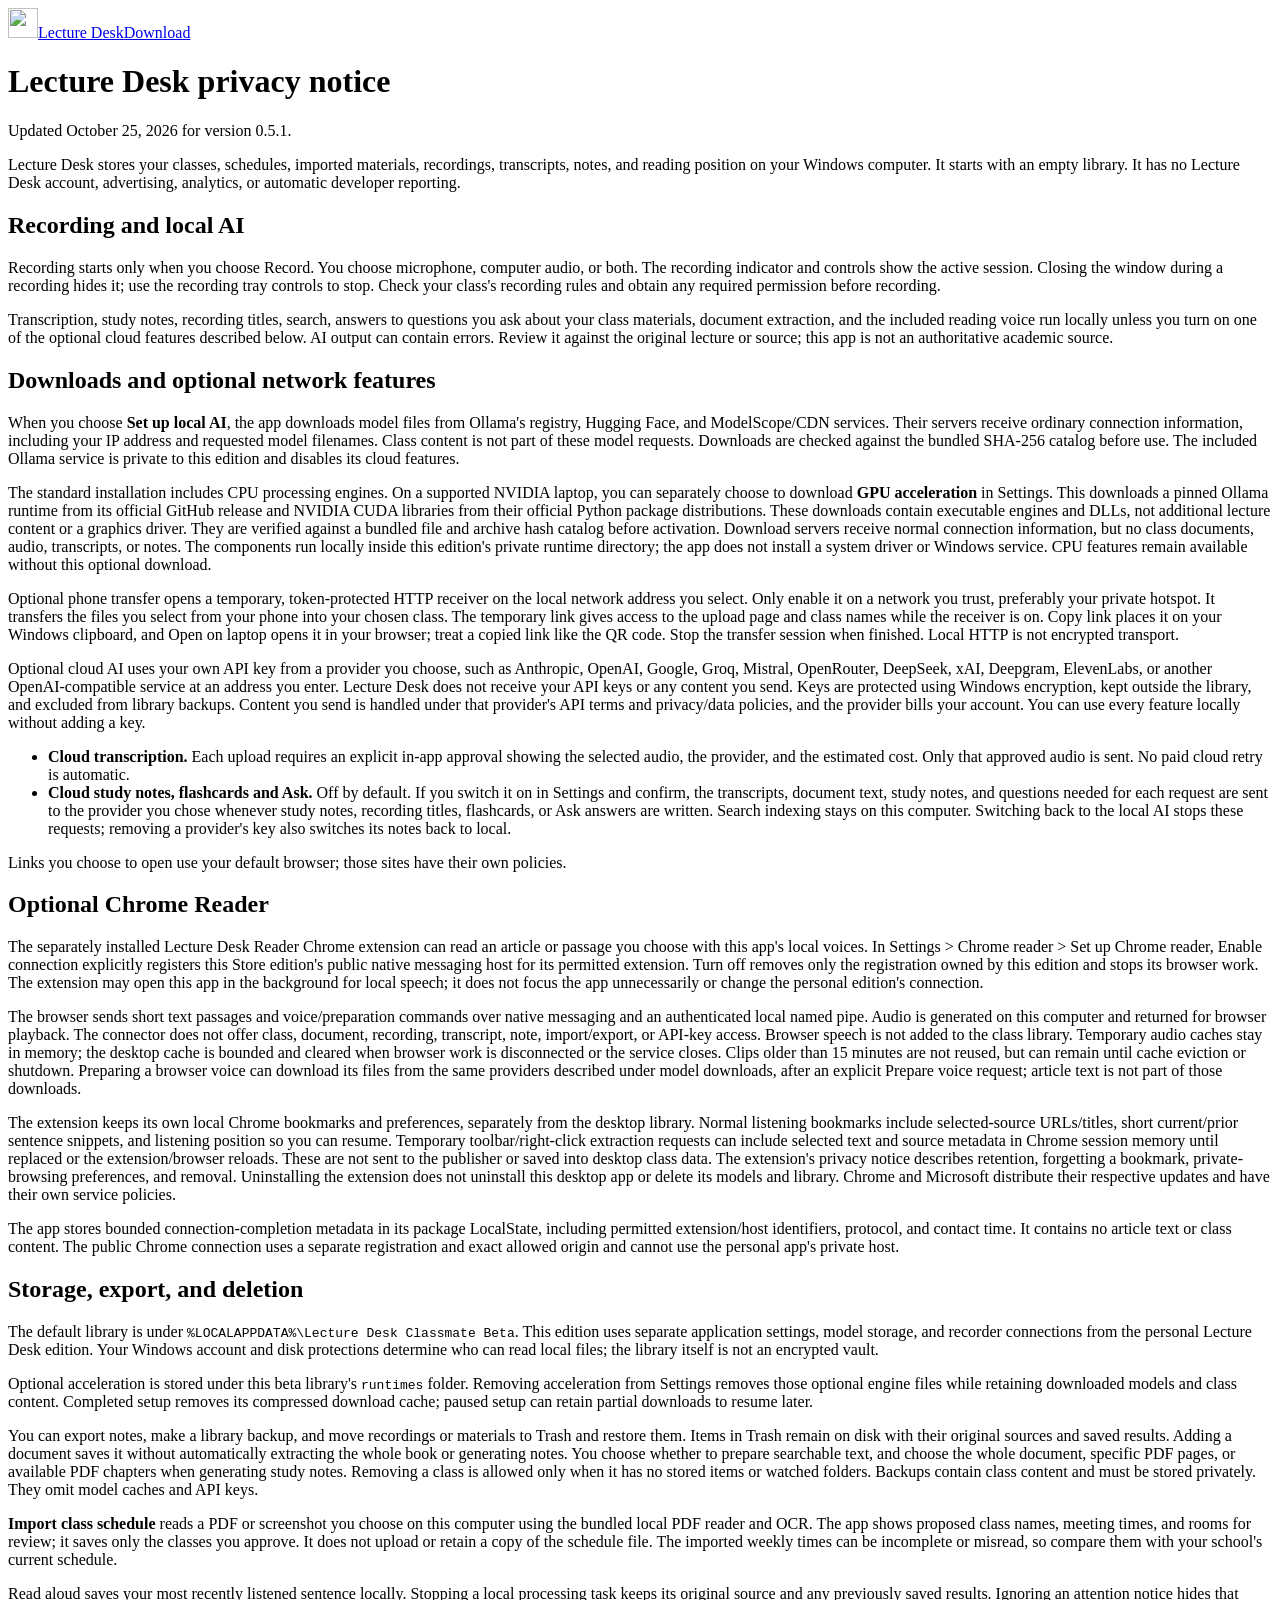
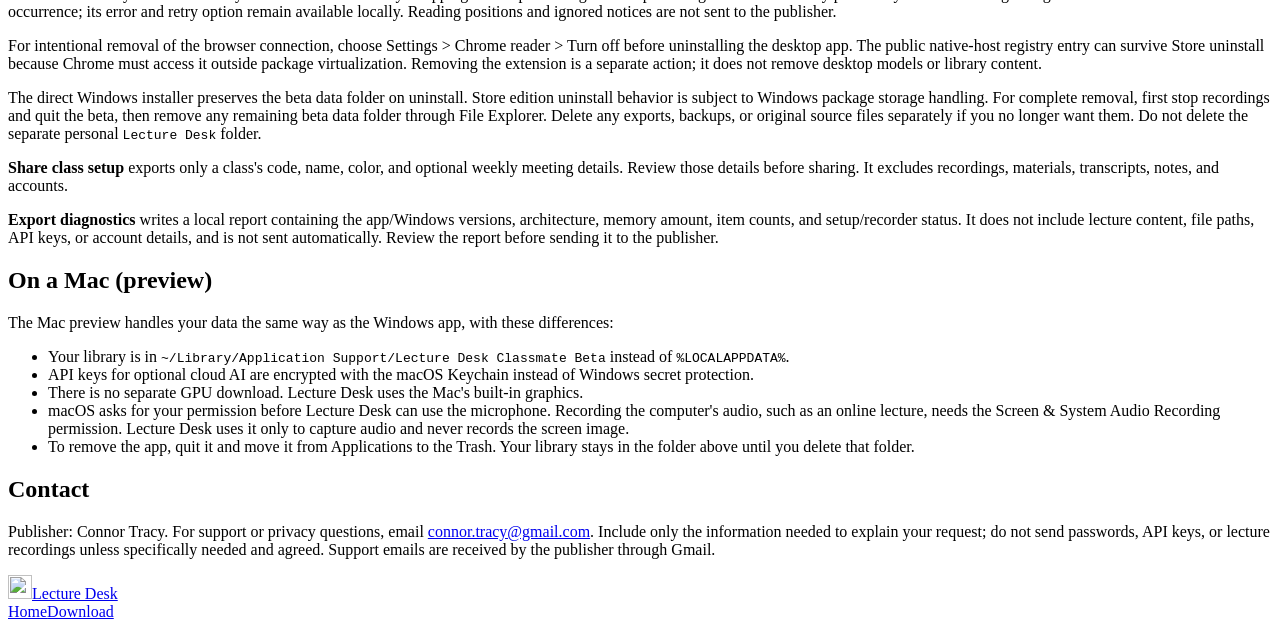
==== privacy.html @ bc28450b "Move to lecturedesk.github.io The site and its releases now live in the lecturedesk organization, so" ====
<!doctype html>
<html lang="en">
<head>
<meta charset="utf-8">
<meta name="viewport" content="width=device-width,initial-scale=1">
<title>Privacy · Lecture Desk</title>
<meta name="description" content="How Lecture Desk handles your recordings, notes and data.">
<link rel="icon" href="favicon.ico" sizes="any">
<link rel="preconnect" href="https://fonts.googleapis.com">
<link rel="preconnect" href="https://fonts.gstatic.com" crossorigin>
<link href="https://fonts.googleapis.com/css2?family=Geist:wght@400;500;600&family=Geist+Mono:wght@400;500&family=Newsreader:ital,opsz,wght@0,6..72,400;0,6..72,500;1,6..72,400&display=swap" rel="stylesheet">
<link rel="stylesheet" href="styles.css?v=org1">
</head>
<body class="doc">
<header class="nav scrolled"><div class="wrap nav-inner"><a class="brand" href="index.html"><picture><source srcset="img/icon-light-512.png" media="(prefers-color-scheme: dark)"><img src="img/icon-512.png" alt="" width="30" height="30"></picture>Lecture Desk</a><a class="btn btn-sm btn-ink" href="index.html#download">Download</a></div></header>
<main class="wrap prose">
<h1>Lecture Desk privacy notice</h1>
<p class="updated">Updated October 25, 2026 for version 0.5.1.</p>
<p>Lecture Desk stores your classes, schedules, imported materials, recordings, transcripts, notes, and reading position on your Windows computer. It starts with an empty library. It has no Lecture Desk account, advertising, analytics, or automatic developer reporting.</p>
<h2>Recording and local AI</h2>
<p>Recording starts only when you choose Record. You choose microphone, computer audio, or both. The recording indicator and controls show the active session. Closing the window during a recording hides it; use the recording tray controls to stop. Check your class's recording rules and obtain any required permission before recording.</p>
<p>Transcription, study notes, recording titles, search, answers to questions you ask about your class materials, document extraction, and the included reading voice run locally unless you turn on one of the optional cloud features described below. AI output can contain errors. Review it against the original lecture or source; this app is not an authoritative academic source.</p>
<h2>Downloads and optional network features</h2>
<p>When you choose <strong>Set up local AI</strong>, the app downloads model files from Ollama's registry, Hugging Face, and ModelScope/CDN services. Their servers receive ordinary connection information, including your IP address and requested model filenames. Class content is not part of these model requests. Downloads are checked against the bundled SHA-256 catalog before use. The included Ollama service is private to this edition and disables its cloud features.</p>
<p>The standard installation includes CPU processing engines. On a supported NVIDIA laptop, you can separately choose to download <strong>GPU acceleration</strong> in Settings. This downloads a pinned Ollama runtime from its official GitHub release and NVIDIA CUDA libraries from their official Python package distributions. These downloads contain executable engines and DLLs, not additional lecture content or a graphics driver. They are verified against a bundled file and archive hash catalog before activation. Download servers receive normal connection information, but no class documents, audio, transcripts, or notes. The components run locally inside this edition's private runtime directory; the app does not install a system driver or Windows service. CPU features remain available without this optional download.</p>
<p>Optional phone transfer opens a temporary, token-protected HTTP receiver on the local network address you select. Only enable it on a network you trust, preferably your private hotspot. It transfers the files you select from your phone into your chosen class. The temporary link gives access to the upload page and class names while the receiver is on. Copy link places it on your Windows clipboard, and Open on laptop opens it in your browser; treat a copied link like the QR code. Stop the transfer session when finished. Local HTTP is not encrypted transport.</p>
<p>Optional cloud AI uses your own API key from a provider you choose, such as Anthropic, OpenAI, Google, Groq, Mistral, OpenRouter, DeepSeek, xAI, Deepgram, ElevenLabs, or another OpenAI-compatible service at an address you enter. Lecture Desk does not receive your API keys or any content you send. Keys are protected using Windows encryption, kept outside the library, and excluded from library backups. Content you send is handled under that provider's API terms and privacy/data policies, and the provider bills your account. You can use every feature locally without adding a key.</p>
<ul><li><strong>Cloud transcription.</strong> Each upload requires an explicit in-app approval showing the selected audio, the provider, and the estimated cost. Only that approved audio is sent. No paid cloud retry is automatic.</li><li><strong>Cloud study notes, flashcards and Ask.</strong> Off by default. If you switch it on in Settings and confirm, the transcripts, document text, study notes, and questions needed for each request are sent to the provider you chose whenever study notes, recording titles, flashcards, or Ask answers are written. Search indexing stays on this computer. Switching back to the local AI stops these requests; removing a provider's key also switches its notes back to local.</li></ul>
<p>Links you choose to open use your default browser; those sites have their own policies.</p>
<h2>Optional Chrome Reader</h2>
<p>The separately installed Lecture Desk Reader Chrome extension can read an article or passage you choose with this app's local voices. In Settings &gt; Chrome reader &gt; Set up Chrome reader, Enable connection explicitly registers this Store edition's public native messaging host for its permitted extension. Turn off removes only the registration owned by this edition and stops its browser work. The extension may open this app in the background for local speech; it does not focus the app unnecessarily or change the personal edition's connection.</p>
<p>The browser sends short text passages and voice/preparation commands over native messaging and an authenticated local named pipe. Audio is generated on this computer and returned for browser playback. The connector does not offer class, document, recording, transcript, note, import/export, or API-key access. Browser speech is not added to the class library. Temporary audio caches stay in memory; the desktop cache is bounded and cleared when browser work is disconnected or the service closes. Clips older than 15 minutes are not reused, but can remain until cache eviction or shutdown. Preparing a browser voice can download its files from the same providers described under model downloads, after an explicit Prepare voice request; article text is not part of those downloads.</p>
<p>The extension keeps its own local Chrome bookmarks and preferences, separately from the desktop library. Normal listening bookmarks include selected-source URLs/titles, short current/prior sentence snippets, and listening position so you can resume. Temporary toolbar/right-click extraction requests can include selected text and source metadata in Chrome session memory until replaced or the extension/browser reloads. These are not sent to the publisher or saved into desktop class data. The extension's privacy notice describes retention, forgetting a bookmark, private-browsing preferences, and removal. Uninstalling the extension does not uninstall this desktop app or delete its models and library. Chrome and Microsoft distribute their respective updates and have their own service policies.</p>
<p>The app stores bounded connection-completion metadata in its package LocalState, including permitted extension/host identifiers, protocol, and contact time. It contains no article text or class content. The public Chrome connection uses a separate registration and exact allowed origin and cannot use the personal app's private host.</p>
<h2>Storage, export, and deletion</h2>
<p>The default library is under <code>%LOCALAPPDATA%\Lecture Desk Classmate Beta</code>. This edition uses separate application settings, model storage, and recorder connections from the personal Lecture Desk edition. Your Windows account and disk protections determine who can read local files; the library itself is not an encrypted vault.</p>
<p>Optional acceleration is stored under this beta library's <code>runtimes</code> folder. Removing acceleration from Settings removes those optional engine files while retaining downloaded models and class content. Completed setup removes its compressed download cache; paused setup can retain partial downloads to resume later.</p>
<p>You can export notes, make a library backup, and move recordings or materials to Trash and restore them. Items in Trash remain on disk with their original sources and saved results. Adding a document saves it without automatically extracting the whole book or generating notes. You choose whether to prepare searchable text, and choose the whole document, specific PDF pages, or available PDF chapters when generating study notes. Removing a class is allowed only when it has no stored items or watched folders. Backups contain class content and must be stored privately. They omit model caches and API keys.</p>
<p><strong>Import class schedule</strong> reads a PDF or screenshot you choose on this computer using the bundled local PDF reader and OCR. The app shows proposed class names, meeting times, and rooms for review; it saves only the classes you approve. It does not upload or retain a copy of the schedule file. The imported weekly times can be incomplete or misread, so compare them with your school's current schedule.</p>
<p>Read aloud saves your most recently listened sentence locally. Stopping a local processing task keeps its original source and any previously saved results. Ignoring an attention notice hides that occurrence; its error and retry option remain available locally. Reading positions and ignored notices are not sent to the publisher.</p>
<p>For intentional removal of the browser connection, choose Settings &gt; Chrome reader &gt; Turn off before uninstalling the desktop app. The public native-host registry entry can survive Store uninstall because Chrome must access it outside package virtualization. Removing the extension is a separate action; it does not remove desktop models or library content.</p>
<p>The direct Windows installer preserves the beta data folder on uninstall. Store edition uninstall behavior is subject to Windows package storage handling. For complete removal, first stop recordings and quit the beta, then remove any remaining beta data folder through File Explorer. Delete any exports, backups, or original source files separately if you no longer want them. Do not delete the separate personal <code>Lecture Desk</code> folder.</p>
<p><strong>Share class setup</strong> exports only a class's code, name, color, and optional weekly meeting details. Review those details before sharing. It excludes recordings, materials, transcripts, notes, and accounts.</p>
<p><strong>Export diagnostics</strong> writes a local report containing the app/Windows versions, architecture, memory amount, item counts, and setup/recorder status. It does not include lecture content, file paths, API keys, or account details, and is not sent automatically. Review the report before sending it to the publisher.</p>
<h2>On a Mac (preview)</h2>
<p>The Mac preview handles your data the same way as the Windows app, with these differences:</p>
<ul><li>Your library is in <code>~/Library/Application Support/Lecture Desk Classmate Beta</code> instead of <code>%LOCALAPPDATA%</code>.</li><li>API keys for optional cloud AI are encrypted with the macOS Keychain instead of Windows secret protection.</li><li>There is no separate GPU download. Lecture Desk uses the Mac's built-in graphics.</li><li>macOS asks for your permission before Lecture Desk can use the microphone. Recording the computer's audio, such as an online lecture, needs the Screen &amp; System Audio Recording permission. Lecture Desk uses it only to capture audio and never records the screen image.</li><li>To remove the app, quit it and move it from Applications to the Trash. Your library stays in the folder above until you delete that folder.</li></ul>
<h2>Contact</h2>
<p>Publisher: Connor Tracy. For support or privacy questions, email <a href="mailto:connor.tracy@gmail.com">connor.tracy@gmail.com</a>. Include only the information needed to explain your request; do not send passwords, API keys, or lecture recordings unless specifically needed and agreed. Support emails are received by the publisher through Gmail.</p>
</main>
<footer class="footer"><div class="wrap footer-inner"><a class="brand" href="index.html"><picture><source srcset="img/icon-light-512.png" media="(prefers-color-scheme: dark)"><img src="img/icon-512.png" alt="" width="24" height="24"></picture>Lecture Desk</a><nav aria-label="Footer"><a href="index.html">Home</a><a href="index.html#download">Download</a></nav></div></footer>
</body>
</html>
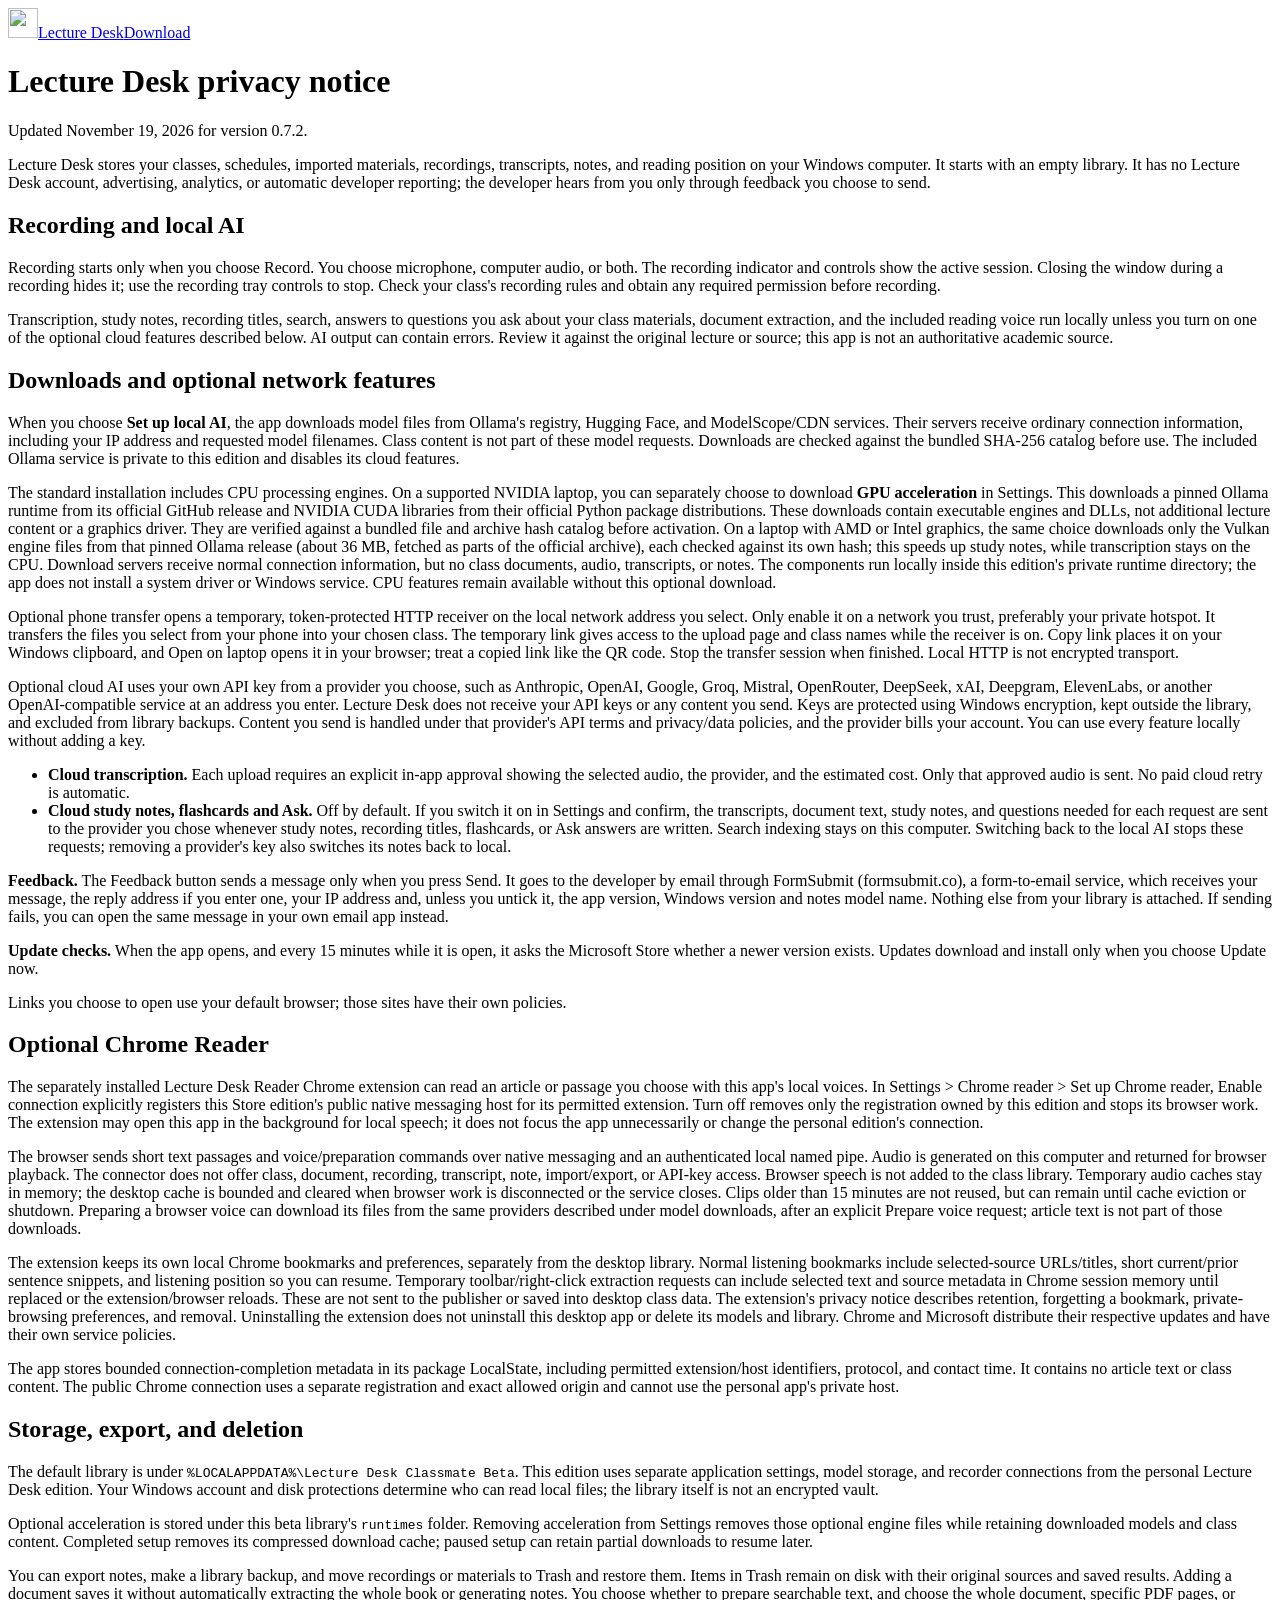
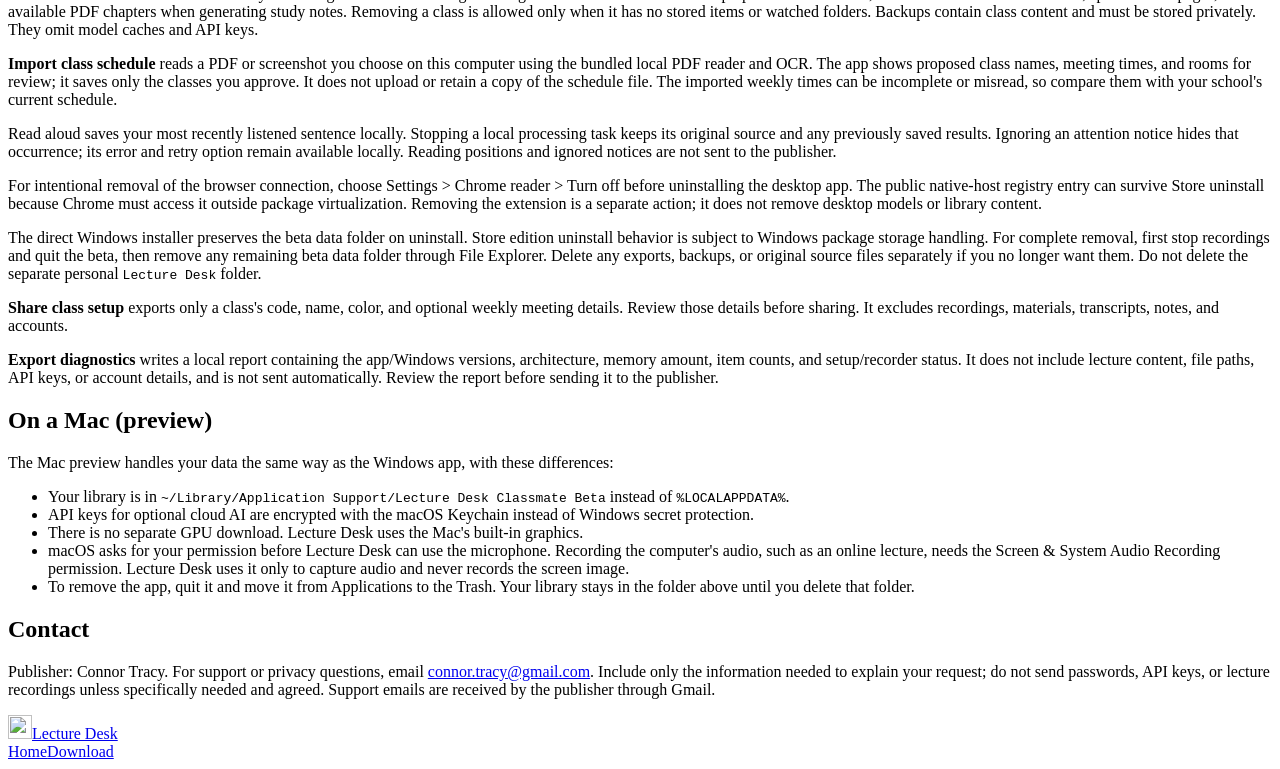
==== commit 5034b895: "Privacy notice for 0.7.2: feedback button and update checks Co-Authored-By: Claude Opus 5.5 <noreply" ====
--- a/privacy.html
+++ b/privacy.html
@@ -15,17 +15,19 @@
 <header class="nav scrolled"><div class="wrap nav-inner"><a class="brand" href="index.html"><picture><source srcset="img/icon-light-512.png" media="(prefers-color-scheme: dark)"><img src="img/icon-512.png" alt="" width="30" height="30"></picture>Lecture Desk</a><a class="btn btn-sm btn-ink" href="index.html#download">Download</a></div></header>
 <main class="wrap prose">
 <h1>Lecture Desk privacy notice</h1>
-<p class="updated">Updated October 25, 2026 for version 0.5.1.</p>
-<p>Lecture Desk stores your classes, schedules, imported materials, recordings, transcripts, notes, and reading position on your Windows computer. It starts with an empty library. It has no Lecture Desk account, advertising, analytics, or automatic developer reporting.</p>
+<p class="updated">Updated November 19, 2026 for version 0.7.2.</p>
+<p>Lecture Desk stores your classes, schedules, imported materials, recordings, transcripts, notes, and reading position on your Windows computer. It starts with an empty library. It has no Lecture Desk account, advertising, analytics, or automatic developer reporting; the developer hears from you only through feedback you choose to send.</p>
 <h2>Recording and local AI</h2>
 <p>Recording starts only when you choose Record. You choose microphone, computer audio, or both. The recording indicator and controls show the active session. Closing the window during a recording hides it; use the recording tray controls to stop. Check your class's recording rules and obtain any required permission before recording.</p>
 <p>Transcription, study notes, recording titles, search, answers to questions you ask about your class materials, document extraction, and the included reading voice run locally unless you turn on one of the optional cloud features described below. AI output can contain errors. Review it against the original lecture or source; this app is not an authoritative academic source.</p>
 <h2>Downloads and optional network features</h2>
 <p>When you choose <strong>Set up local AI</strong>, the app downloads model files from Ollama's registry, Hugging Face, and ModelScope/CDN services. Their servers receive ordinary connection information, including your IP address and requested model filenames. Class content is not part of these model requests. Downloads are checked against the bundled SHA-256 catalog before use. The included Ollama service is private to this edition and disables its cloud features.</p>
-<p>The standard installation includes CPU processing engines. On a supported NVIDIA laptop, you can separately choose to download <strong>GPU acceleration</strong> in Settings. This downloads a pinned Ollama runtime from its official GitHub release and NVIDIA CUDA libraries from their official Python package distributions. These downloads contain executable engines and DLLs, not additional lecture content or a graphics driver. They are verified against a bundled file and archive hash catalog before activation. Download servers receive normal connection information, but no class documents, audio, transcripts, or notes. The components run locally inside this edition's private runtime directory; the app does not install a system driver or Windows service. CPU features remain available without this optional download.</p>
+<p>The standard installation includes CPU processing engines. On a supported NVIDIA laptop, you can separately choose to download <strong>GPU acceleration</strong> in Settings. This downloads a pinned Ollama runtime from its official GitHub release and NVIDIA CUDA libraries from their official Python package distributions. These downloads contain executable engines and DLLs, not additional lecture content or a graphics driver. They are verified against a bundled file and archive hash catalog before activation. On a laptop with AMD or Intel graphics, the same choice downloads only the Vulkan engine files from that pinned Ollama release (about 36 MB, fetched as parts of the official archive), each checked against its own hash; this speeds up study notes, while transcription stays on the CPU. Download servers receive normal connection information, but no class documents, audio, transcripts, or notes. The components run locally inside this edition's private runtime directory; the app does not install a system driver or Windows service. CPU features remain available without this optional download.</p>
 <p>Optional phone transfer opens a temporary, token-protected HTTP receiver on the local network address you select. Only enable it on a network you trust, preferably your private hotspot. It transfers the files you select from your phone into your chosen class. The temporary link gives access to the upload page and class names while the receiver is on. Copy link places it on your Windows clipboard, and Open on laptop opens it in your browser; treat a copied link like the QR code. Stop the transfer session when finished. Local HTTP is not encrypted transport.</p>
 <p>Optional cloud AI uses your own API key from a provider you choose, such as Anthropic, OpenAI, Google, Groq, Mistral, OpenRouter, DeepSeek, xAI, Deepgram, ElevenLabs, or another OpenAI-compatible service at an address you enter. Lecture Desk does not receive your API keys or any content you send. Keys are protected using Windows encryption, kept outside the library, and excluded from library backups. Content you send is handled under that provider's API terms and privacy/data policies, and the provider bills your account. You can use every feature locally without adding a key.</p>
 <ul><li><strong>Cloud transcription.</strong> Each upload requires an explicit in-app approval showing the selected audio, the provider, and the estimated cost. Only that approved audio is sent. No paid cloud retry is automatic.</li><li><strong>Cloud study notes, flashcards and Ask.</strong> Off by default. If you switch it on in Settings and confirm, the transcripts, document text, study notes, and questions needed for each request are sent to the provider you chose whenever study notes, recording titles, flashcards, or Ask answers are written. Search indexing stays on this computer. Switching back to the local AI stops these requests; removing a provider's key also switches its notes back to local.</li></ul>
+<p><strong>Feedback.</strong> The Feedback button sends a message only when you press Send. It goes to the developer by email through FormSubmit (formsubmit.co), a form-to-email service, which receives your message, the reply address if you enter one, your IP address and, unless you untick it, the app version, Windows version and notes model name. Nothing else from your library is attached. If sending fails, you can open the same message in your own email app instead.</p>
+<p><strong>Update checks.</strong> When the app opens, and every 15 minutes while it is open, it asks the Microsoft Store whether a newer version exists. Updates download and install only when you choose Update now.</p>
 <p>Links you choose to open use your default browser; those sites have their own policies.</p>
 <h2>Optional Chrome Reader</h2>
 <p>The separately installed Lecture Desk Reader Chrome extension can read an article or passage you choose with this app's local voices. In Settings &gt; Chrome reader &gt; Set up Chrome reader, Enable connection explicitly registers this Store edition's public native messaging host for its permitted extension. Turn off removes only the registration owned by this edition and stops its browser work. The extension may open this app in the background for local speech; it does not focus the app unnecessarily or change the personal edition's connection.</p>
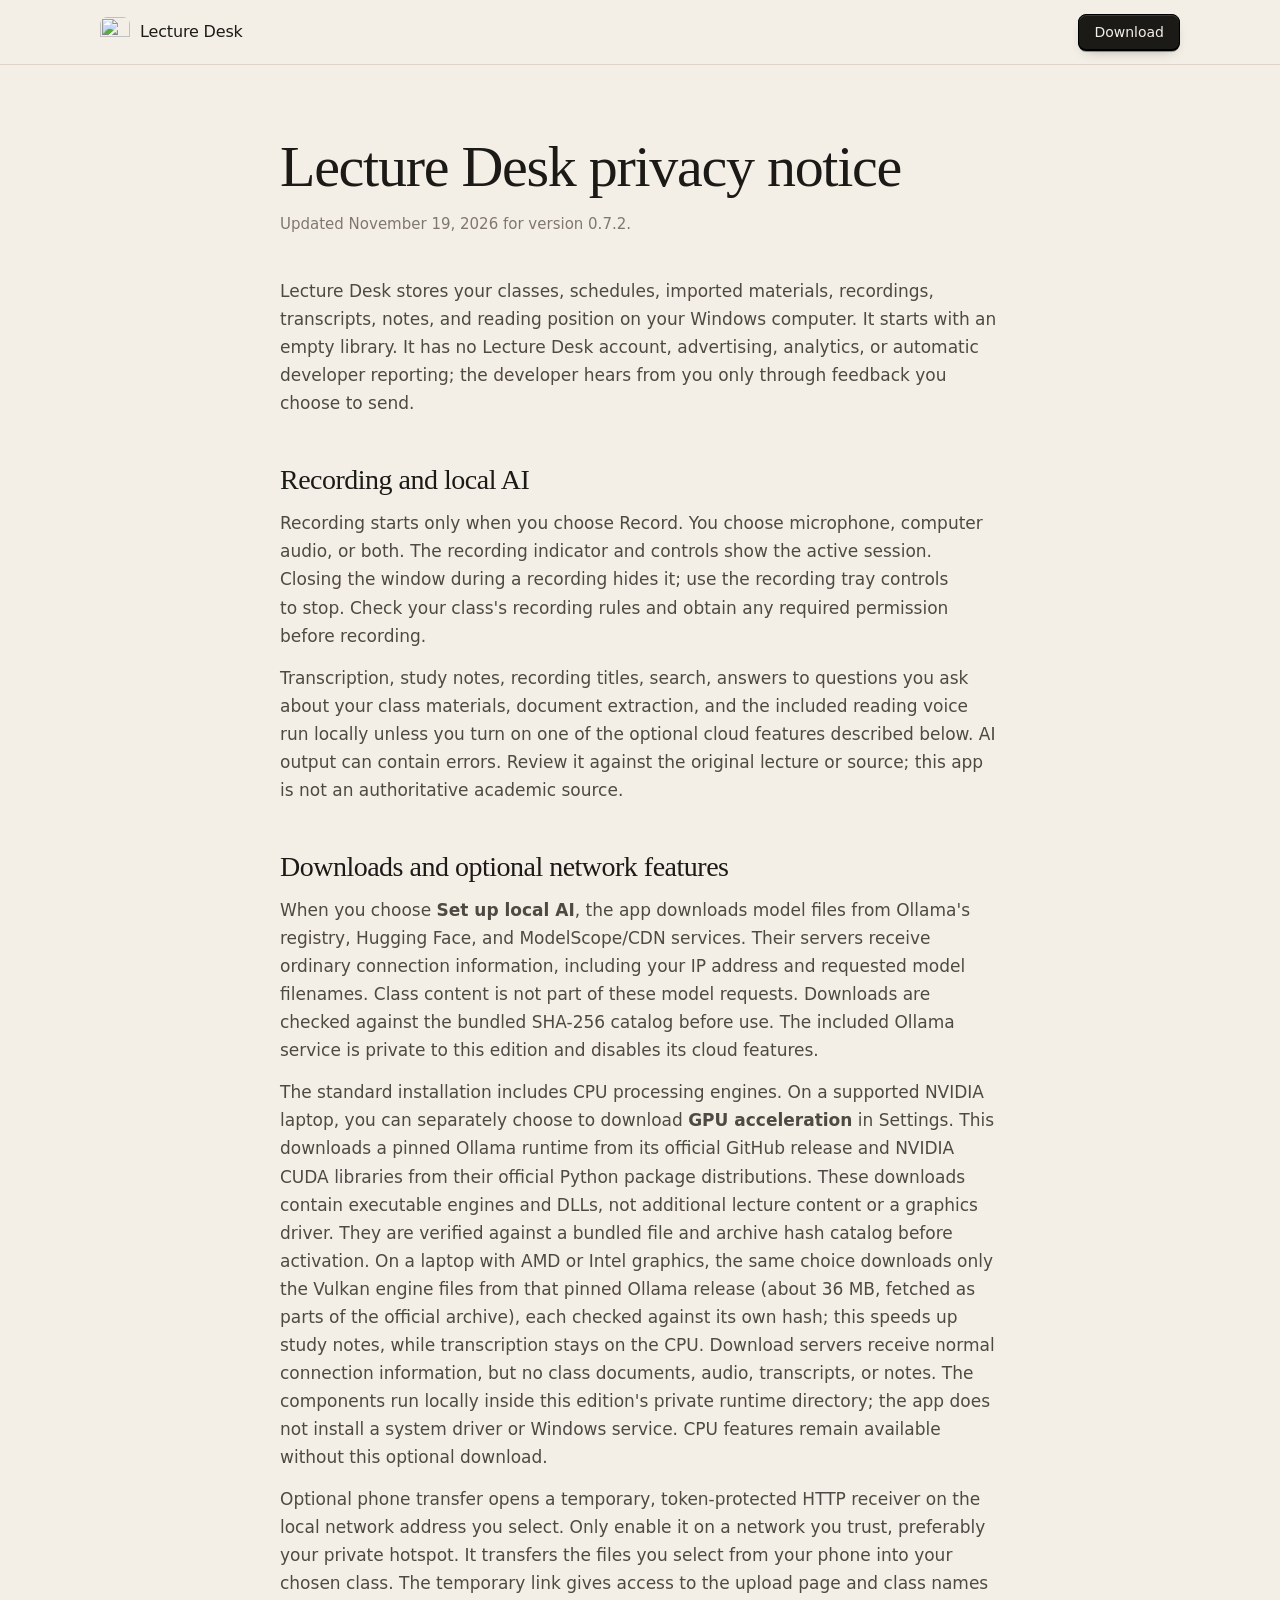
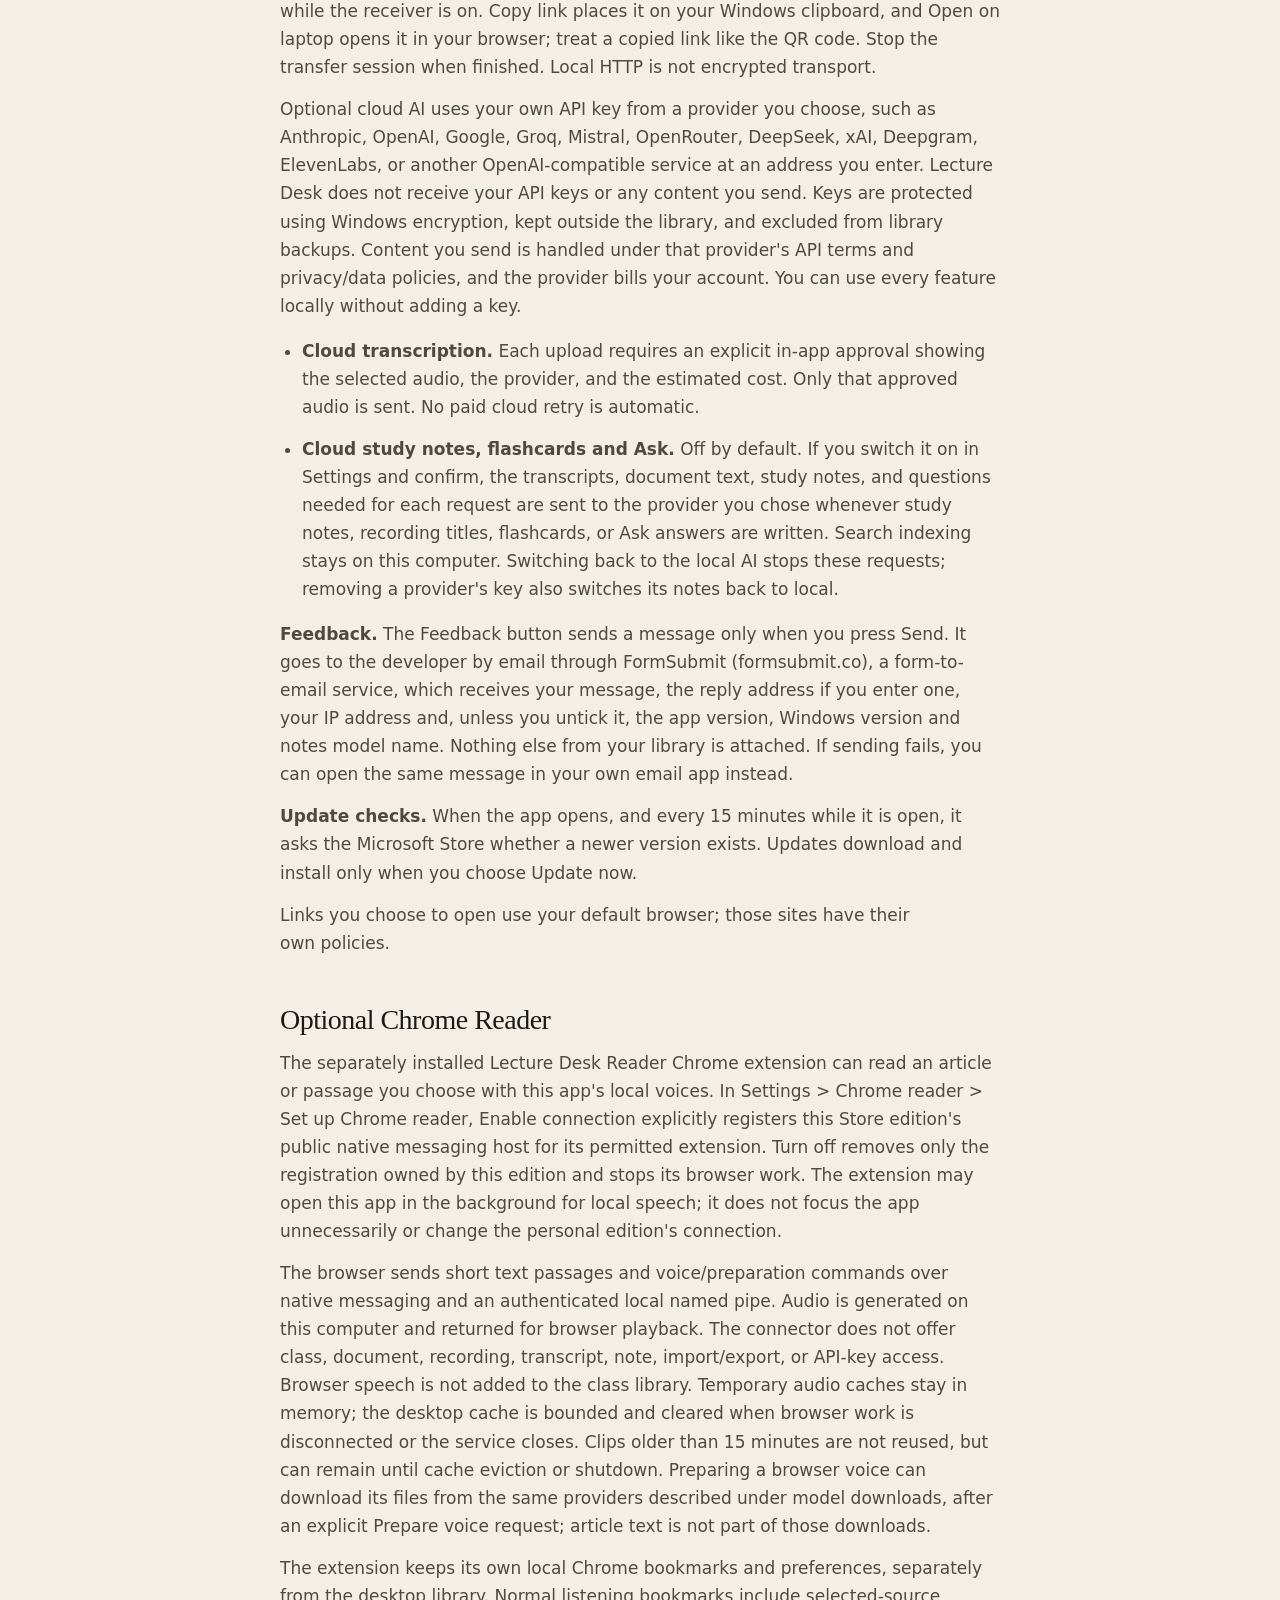
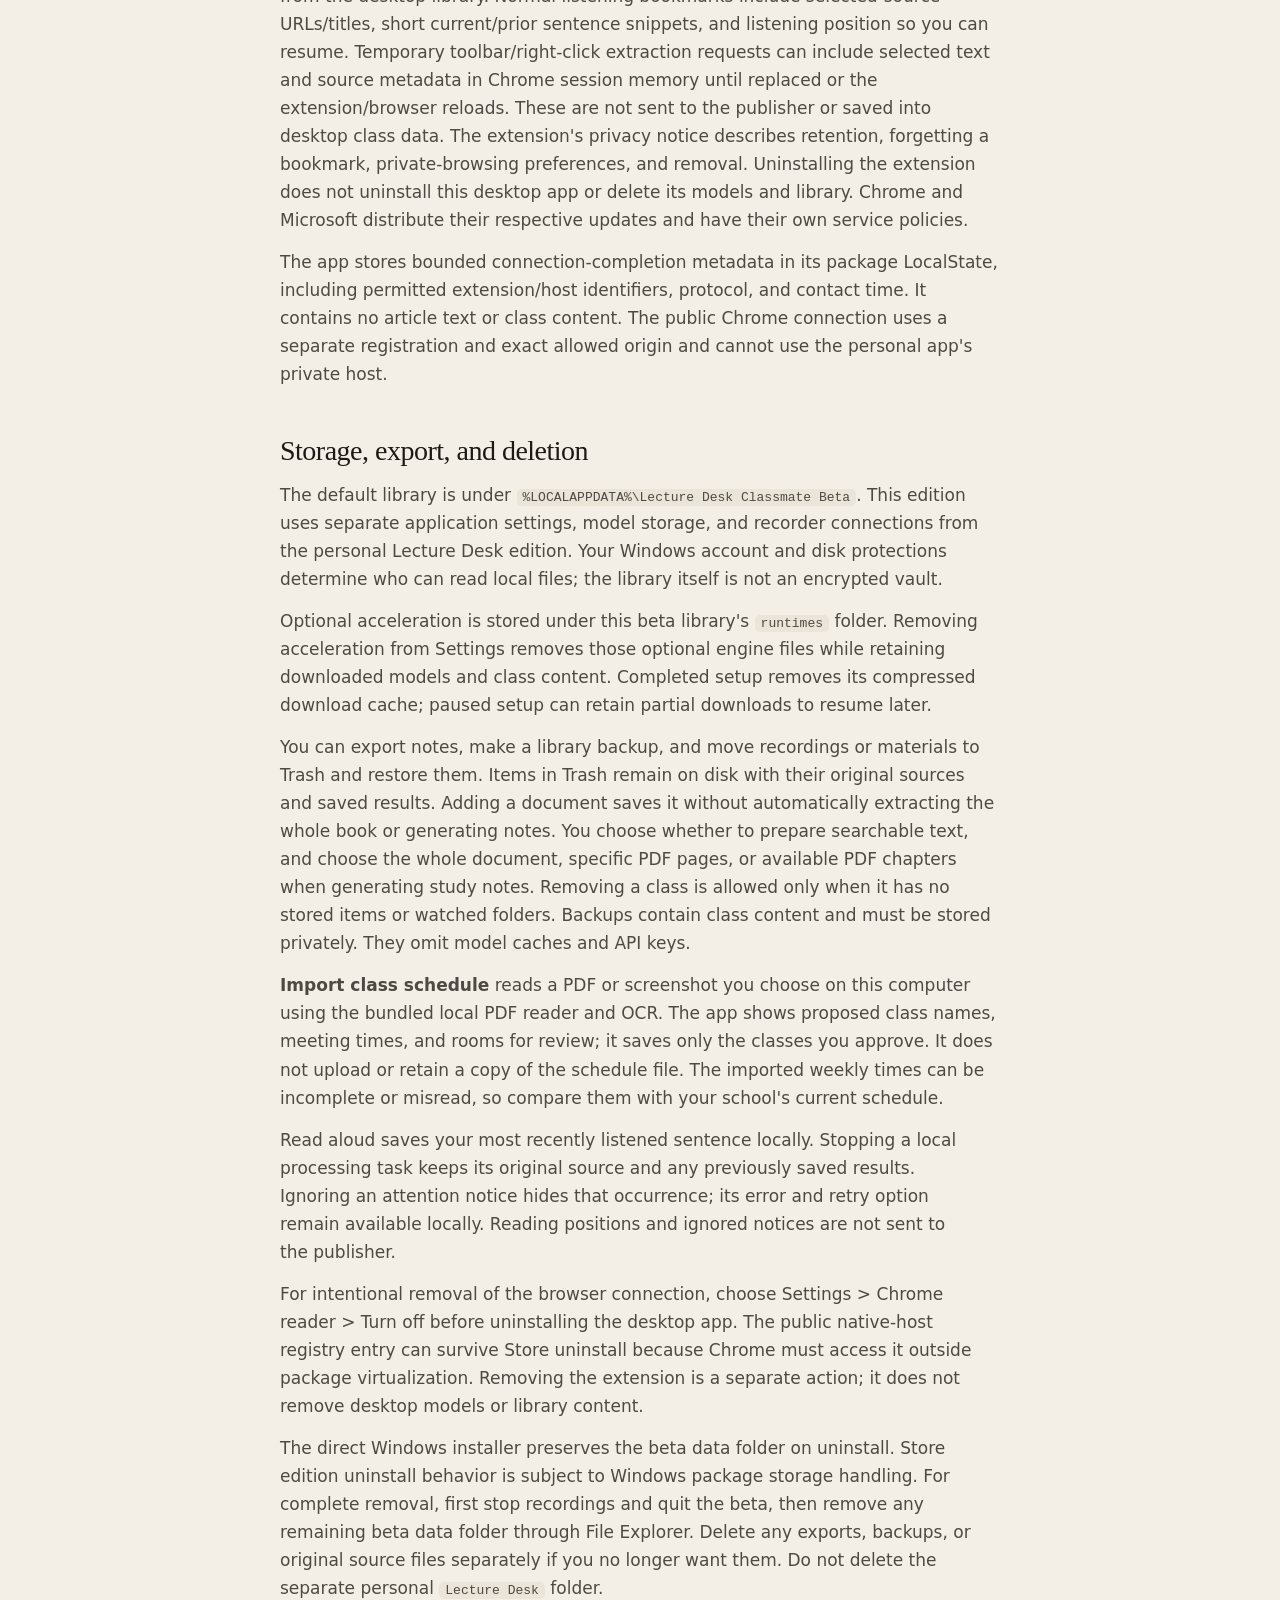
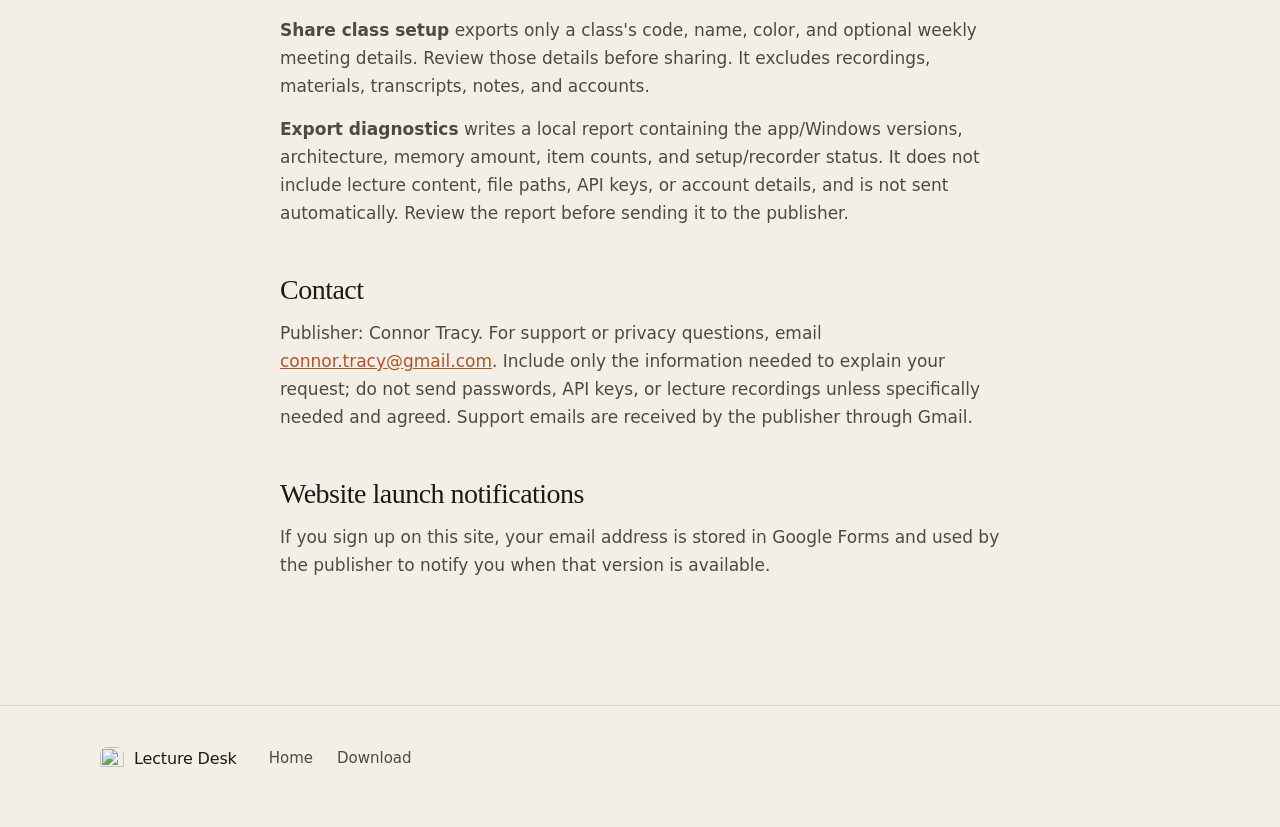
==== commit a4184f31: "Refresh Store download page and add Mac launch signup" ====
--- a/privacy.html
+++ b/privacy.html
@@ -9,7 +9,7 @@
 <link rel="preconnect" href="https://fonts.googleapis.com">
 <link rel="preconnect" href="https://fonts.gstatic.com" crossorigin>
 <link href="https://fonts.googleapis.com/css2?family=Geist:wght@400;500;600&family=Geist+Mono:wght@400;500&family=Newsreader:ital,opsz,wght@0,6..72,400;0,6..72,500;1,6..72,400&display=swap" rel="stylesheet">
-<link rel="stylesheet" href="styles.css?v=org1">
+<link rel="stylesheet" href="styles.css?v=075-site">
 </head>
 <body class="doc">
 <header class="nav scrolled"><div class="wrap nav-inner"><a class="brand" href="index.html"><picture><source srcset="img/icon-light-512.png" media="(prefers-color-scheme: dark)"><img src="img/icon-512.png" alt="" width="30" height="30"></picture>Lecture Desk</a><a class="btn btn-sm btn-ink" href="index.html#download">Download</a></div></header>
@@ -44,11 +44,10 @@
 <p>The direct Windows installer preserves the beta data folder on uninstall. Store edition uninstall behavior is subject to Windows package storage handling. For complete removal, first stop recordings and quit the beta, then remove any remaining beta data folder through File Explorer. Delete any exports, backups, or original source files separately if you no longer want them. Do not delete the separate personal <code>Lecture Desk</code> folder.</p>
 <p><strong>Share class setup</strong> exports only a class's code, name, color, and optional weekly meeting details. Review those details before sharing. It excludes recordings, materials, transcripts, notes, and accounts.</p>
 <p><strong>Export diagnostics</strong> writes a local report containing the app/Windows versions, architecture, memory amount, item counts, and setup/recorder status. It does not include lecture content, file paths, API keys, or account details, and is not sent automatically. Review the report before sending it to the publisher.</p>
-<h2>On a Mac (preview)</h2>
-<p>The Mac preview handles your data the same way as the Windows app, with these differences:</p>
-<ul><li>Your library is in <code>~/Library/Application Support/Lecture Desk Classmate Beta</code> instead of <code>%LOCALAPPDATA%</code>.</li><li>API keys for optional cloud AI are encrypted with the macOS Keychain instead of Windows secret protection.</li><li>There is no separate GPU download. Lecture Desk uses the Mac's built-in graphics.</li><li>macOS asks for your permission before Lecture Desk can use the microphone. Recording the computer's audio, such as an online lecture, needs the Screen &amp; System Audio Recording permission. Lecture Desk uses it only to capture audio and never records the screen image.</li><li>To remove the app, quit it and move it from Applications to the Trash. Your library stays in the folder above until you delete that folder.</li></ul>
 <h2>Contact</h2>
 <p>Publisher: Connor Tracy. For support or privacy questions, email <a href="mailto:connor.tracy@gmail.com">connor.tracy@gmail.com</a>. Include only the information needed to explain your request; do not send passwords, API keys, or lecture recordings unless specifically needed and agreed. Support emails are received by the publisher through Gmail.</p>
+<h2>Website launch notifications</h2>
+<p>If you sign up on this site, your email address is stored in Google Forms and used by the publisher to notify you when that version is available.</p>
 </main>
 <footer class="footer"><div class="wrap footer-inner"><a class="brand" href="index.html"><picture><source srcset="img/icon-light-512.png" media="(prefers-color-scheme: dark)"><img src="img/icon-512.png" alt="" width="24" height="24"></picture>Lecture Desk</a><nav aria-label="Footer"><a href="index.html">Home</a><a href="index.html#download">Download</a></nav></div></footer>
 </body>
--- a/styles.css
+++ b/styles.css
@@ -0,0 +1,214 @@
+/* Lecture Desk website: paper, ink, and one accent that marks where things come from. */
+:root {
+  --paper: #F4EFE6;
+  --paper-2: #EBE4D8;
+  --sheet: #FAF7F1;
+  --ink: #1C1A17;
+  --ink-2: #4F4943;
+  --ink-3: #807870;
+  --rule: #DDD4C6;
+  --accent: #B4532A;
+  --accent-wash: #F1E2D6;
+  --frame: #1C1A17;
+  --serif: "Newsreader", "Iowan Old Style", Georgia, serif;
+  --sans: "Geist", ui-sans-serif, system-ui, "Segoe UI", sans-serif;
+  --mono: "Geist Mono", ui-monospace, "Cascadia Code", Consolas, monospace;
+  --gutter: 28px;
+  color-scheme: light;
+}
+@media (prefers-color-scheme: dark) {
+  :root {
+    --paper: #1A1816; --paper-2: #221F1C; --sheet: #22201D; --ink: #EFE9DF; --ink-2: #C2B9AD; --ink-3: #8F877D;
+    --rule: #34302B; --accent: #E0895F; --accent-wash: #3A2A21; --frame: #0F0E0D;
+    color-scheme: dark;
+  }
+}
+
+*, *::before, *::after { box-sizing: border-box; }
+[hidden] { display: none !important; }
+html { scroll-behavior: smooth; -webkit-text-size-adjust: 100%; }
+body { margin: 0; background: var(--paper); color: var(--ink); font: 400 17px/1.65 var(--sans); -webkit-font-smoothing: antialiased; overflow-x: hidden; }
+img, video, svg { display: block; max-width: 100%; }
+img, video { height: auto; }
+a { color: inherit; }
+p { margin: 0; text-wrap: pretty; }
+h1, h2, h3 { margin: 0; font-family: var(--serif); font-weight: 400; color: var(--ink); text-wrap: balance; }
+.wrap { width: min(1080px, 100% - 2 * var(--gutter)); margin-inline: auto; }
+.wrap.wide { width: min(1240px, 100% - 2 * var(--gutter)); }
+@media (max-width: 640px) { :root { --gutter: 18px; } body { font-size: 16px; } }
+@media (prefers-reduced-motion: reduce) { html { scroll-behavior: auto; } }
+::selection { background: var(--accent-wash); }
+.skip { position: absolute; left: -9999px; top: 10px; z-index: 10; padding: 8px 14px; background: var(--ink); color: var(--paper); border-radius: 8px; }
+.skip:focus { left: 10px; }
+:focus-visible { outline: 2px solid var(--accent); outline-offset: 3px; border-radius: 4px; }
+
+/* Navigation: paper, a hairline once you scroll. */
+.nav { position: sticky; top: 0; z-index: 20; background: var(--paper); border-bottom: 1px solid transparent; transition: border-color .25s; }
+.nav.scrolled { border-bottom-color: var(--rule); }
+.nav-inner { display: flex; align-items: center; gap: 32px; height: 64px; }
+.brand { display: inline-flex; align-items: center; gap: 10px; font: 500 16px/1 var(--sans); text-decoration: none; letter-spacing: -.01em; }
+.brand img { border-radius: 7px; }
+.nav-links { display: flex; gap: 28px; margin-left: auto; }
+.nav-links a { font-size: 15px; color: var(--ink-2); text-decoration: none; }
+.nav-links a:hover { color: var(--ink); }
+@media (max-width: 760px) { .nav-links { display: none; } .nav .btn { margin-left: auto; } }
+
+/* Buttons: a raised edge that presses in. */
+.btn { display: inline-flex; align-items: center; justify-content: center; gap: 10px; height: 48px; padding: 0 22px; border-radius: 10px; font: 500 15.5px/1 var(--sans); text-decoration: none; cursor: pointer; white-space: nowrap; border: 1px solid transparent; transition: transform .12s ease, box-shadow .12s ease, background-color .2s; }
+.btn-sm { height: 36px; padding: 0 15px; font-size: 14px; border-radius: 8px; }
+.btn-ink { background: var(--ink); color: var(--paper); border-color: #000; box-shadow: inset 0 1px 0 rgb(255 255 255 / .14), 0 1px 0 #000, 0 3px 0 -1px rgb(0 0 0 / .35), 0 6px 14px -8px rgb(0 0 0 / .45); }
+.btn-ink:hover { background: #2A2723; }
+.btn-ink:active { transform: translateY(2px); box-shadow: inset 0 1px 0 rgb(255 255 255 / .08), 0 1px 0 #000; }
+.btn-paper { background: var(--sheet); color: var(--ink); border-color: var(--rule); box-shadow: inset 0 1px 0 rgb(255 255 255 / .7), 0 2px 0 -1px var(--rule), 0 4px 10px -8px rgb(28 26 23 / .3); }
+.btn-paper:hover { border-color: var(--ink-3); }
+.btn-paper:active { transform: translateY(1px); box-shadow: inset 0 1px 2px rgb(28 26 23 / .08); }
+@media (prefers-color-scheme: dark) {
+  .btn-ink { background: var(--ink); color: #1A1816; border-color: #CFC7BB; box-shadow: inset 0 -1px 0 rgb(0 0 0 / .12), 0 2px 0 -1px #8F877D, 0 6px 14px -8px rgb(0 0 0 / .6); }
+  .btn-ink:hover { background: #FFFFFF; }
+  .btn-paper { box-shadow: 0 2px 0 -1px #000; }
+}
+.btn .ms { width: 17px; height: 17px; }
+.quiet-link, .text-link { color: var(--ink-2); text-decoration: underline; text-decoration-color: var(--rule); text-underline-offset: 4px; text-decoration-thickness: 1px; transition: color .2s, text-decoration-color .2s; }
+.quiet-link:hover, .text-link:hover { color: var(--ink); text-decoration-color: var(--accent); }
+.text-link { color: var(--accent); text-decoration-color: currentColor; }
+
+/* Hero */
+.hero { padding: 88px 0 104px; }
+.hero-copy h1 { max-width: 820px; }
+h1 { font-size: clamp(44px, 6.4vw, 80px); line-height: 1.02; letter-spacing: -.022em; }
+h1 em { font-style: italic; }
+.lede { margin-top: 28px; max-width: 600px; font-size: clamp(18px, 1.9vw, 20px); line-height: 1.6; color: var(--ink-2); }
+.get { margin-top: 48px; scroll-margin-top: 88px; }
+@media (max-width: 520px) { .hero { padding: 56px 0 72px; } .get { margin-top: 36px; } }
+
+/* A plain window frame with one soft shadow. */
+.frame { margin: 0; border-radius: 12px; overflow: hidden; background: var(--frame); border: 1px solid rgb(0 0 0 / .5); box-shadow: 0 1px 1px rgb(28 26 23 / .08), 0 24px 48px -28px rgb(28 26 23 / .45); }
+.frame-bar { display: flex; gap: 7px; align-items: center; height: 30px; padding: 0 13px; background: #24211E; border-bottom: 1px solid #000; }
+.frame-bar i { width: 9px; height: 9px; border-radius: 50%; background: #45403A; }
+@media (max-width: 640px) { .frame { border-radius: 9px; } .frame-bar { height: 22px; } .frame-bar i { width: 7px; height: 7px; } }
+
+/* Sections share one rhythm. */
+section + section { border-top: 1px solid var(--rule); }
+.notes, .features, .privacy, .why, .faq { padding: 128px 0; }
+.tour { padding: 112px 0 120px; }
+@media (max-width: 760px) { .notes, .features, .privacy, .why, .faq, .tour { padding: 80px 0; } }
+h2 { font-size: clamp(34px, 4.6vw, 54px); line-height: 1.08; letter-spacing: -.018em; }
+.caption { margin-top: 16px; font-size: 14px; color: var(--ink-3); }
+
+/* The showpiece: notes that show their work. */
+.notes-head { display: grid; grid-template-columns: 1fr 1fr; gap: 24px 64px; align-items: end; margin-bottom: 56px; }
+.notes-head p { color: var(--ink-2); font-size: 18px; max-width: 470px; }
+@media (max-width: 860px) { .notes-head { grid-template-columns: 1fr; margin-bottom: 40px; } }
+.proof { display: grid; grid-template-columns: 1fr 1.15fr; border: 1px solid var(--rule); border-radius: 12px; background: var(--sheet); overflow: hidden; }
+.proof > div { padding: 32px 36px 36px; }
+.proof-transcript { border-left: 1px solid var(--rule); background: color-mix(in srgb, var(--sheet) 70%, var(--paper)); }
+.pane-title { font: 500 13px/1 var(--sans); color: var(--ink-3); margin-bottom: 18px; }
+.proof ul, .proof ol { list-style: none; margin: 0; padding: 0; display: grid; gap: 4px; }
+.proof-notes button { display: flex; align-items: baseline; gap: 14px; width: 100%; padding: 14px 14px 14px 16px; margin: 0; border: 0; border-left: 2px solid transparent; border-radius: 0 8px 8px 0; background: none; color: var(--ink-2); font: 400 16.5px/1.55 var(--sans); text-align: left; cursor: pointer; transition: background-color .2s, border-color .2s, color .2s; }
+.proof-notes button b { font-weight: 600; color: var(--ink); }
+.proof-notes button span { flex: 1; }
+.proof-notes button:hover { background: var(--paper-2); }
+.proof-notes button[aria-pressed="true"] { border-left-color: var(--accent); background: var(--accent-wash); color: var(--ink); }
+time { font: 500 13px/1.6 var(--mono); color: var(--accent); font-variant-numeric: tabular-nums; }
+.proof-notes time { flex: none; padding: 1px 7px; border-radius: 5px; border: 1px solid color-mix(in srgb, var(--accent) 35%, transparent); }
+.proof-transcript li { display: grid; grid-template-columns: 46px 1fr; gap: 14px; padding: 12px 14px; border-radius: 8px; color: var(--ink-3); font-size: 15.5px; line-height: 1.6; transition: background-color .25s, color .25s; }
+.proof-transcript li time { color: var(--ink-3); }
+.proof-transcript li.lit { background: var(--accent-wash); color: var(--ink); }
+.proof-transcript li.lit time { color: var(--accent); }
+@media (max-width: 860px) { .proof { grid-template-columns: 1fr; } .proof-transcript { border-left: 0; border-top: 1px solid var(--rule); } .proof > div { padding: 24px 18px; } }
+
+/* Video */
+.tour-inner { width: min(880px, 100% - 2 * var(--gutter)); }
+.tour-head { margin-bottom: 36px; }
+.tour-head h2 { font-size: clamp(30px, 3.6vw, 42px); }
+.tour-head p { margin-top: 12px; color: var(--ink-2); max-width: 560px; }
+.film { margin: 0; border-radius: 14px; overflow: hidden; background: var(--frame); border: 1px solid var(--rule); box-shadow: 0 1px 1px rgb(28 26 23 / .06), 0 28px 56px -32px rgb(28 26 23 / .45); }
+.film video { width: 100%; aspect-ratio: 16 / 9; }
+.spotlight { max-width: 880px; margin-top: 24px; border-top: 1px solid var(--rule); }
+.spotlight summary { padding: 16px 0; cursor: pointer; }
+.spotlight summary span { margin-left: 8px; color: var(--ink-2); font-size: .85em; white-space: nowrap; }
+@media (max-width: 640px) { .film { border-radius: 10px; } }
+
+/* Features: a plain two-column list, ruled like a notebook. */
+.features h2 { margin-bottom: 48px; }
+.feature-list { display: grid; grid-template-columns: 1fr 1fr; column-gap: 64px; margin: 0; }
+.feature-list div { padding: 22px 0; border-top: 1px solid var(--rule); }
+.feature-list dt { font: 400 21px/1.3 var(--serif); color: var(--ink); margin-bottom: 6px; }
+.feature-list dd { margin: 0; color: var(--ink-2); font-size: 16px; }
+@media (max-width: 760px) { .feature-list { grid-template-columns: 1fr; } }
+
+/* Privacy, said once. */
+.privacy-inner { display: grid; gap: 40px; }
+.privacy h2 { font-size: clamp(40px, 6.4vw, 76px); line-height: 1.02; letter-spacing: -.02em; max-width: 14ch; }
+.privacy-cols { display: grid; grid-template-columns: 1fr 1fr; gap: 20px 64px; color: var(--ink-2); font-size: 18px; max-width: 920px; }
+.privacy-inner .text-link { font-size: 16px; justify-self: start; }
+@media (max-width: 760px) { .privacy-cols { grid-template-columns: 1fr; } }
+
+/* Why I built it */
+.why { background: var(--sheet); }
+.why-inner { display: grid; grid-template-columns: 96px minmax(0, 640px); gap: 40px; justify-content: center; }
+.folio { width: 80px; height: 80px; margin-top: 8px; }
+.folio .f-page { fill: var(--paper); stroke: var(--ink); stroke-width: 1.1; stroke-linejoin: round; }
+.folio .f-shade { fill: var(--paper-2); }
+.folio .f-fold { fill: var(--paper-2); stroke: var(--ink); stroke-width: 1.1; stroke-linejoin: round; }
+.folio .f-ribbon { fill: var(--accent); }
+.folio .f-eye { fill: var(--ink); }
+.folio .f-cheek { fill: var(--accent); opacity: .22; }
+.folio .f-mouth { fill: none; stroke: var(--ink); stroke-width: 1; stroke-linecap: round; }
+.why-text h2 { margin-bottom: 24px; }
+.why-text p { color: var(--ink-2); font-size: 18px; margin-bottom: 18px; }
+.why-text .sign { font: italic 400 24px/1 var(--serif); color: var(--ink); margin-top: 28px; }
+@media (max-width: 640px) { .why-inner { grid-template-columns: 1fr; gap: 20px; } .folio { width: 56px; height: 56px; } }
+
+/* Download */
+.dl { display: grid; grid-template-columns: 1fr 1fr; align-items: start; gap: 16px; }
+.dl > div { min-width: 0; padding: 32px 36px; border: 1px solid var(--rule); border-radius: 12px; background: var(--sheet); }
+.dl h3 { font-size: 30px; letter-spacing: -.01em; margin-bottom: 10px; }
+.dl > div > p { color: var(--ink-2); margin-bottom: 24px; }
+.tag { display: inline-block; vertical-align: middle; margin-left: 6px; padding: 4px 9px; border-radius: 999px; font: 500 12px/1 var(--sans); color: var(--accent); background: var(--accent-wash); }
+.signup summary { list-style: none; }
+.signup summary::-webkit-details-marker { display: none; }
+.signup-form { display: grid; gap: 10px; margin-top: 18px; font-size: 14px; }
+.signup-form iframe { width: 100%; height: 440px; border: 0; border-radius: 8px; background: #fff; }
+.reqs-title { margin-top: 40px; font-size: 15px; font-weight: 600; }
+code { font: 13px var(--mono); padding: 1px 6px; border-radius: 5px; background: var(--paper-2); }
+.reqs { display: grid; grid-template-columns: repeat(4, 1fr); gap: 24px; margin: 16px 0 0; }
+.reqs dt { font: 500 13px/1 var(--sans); color: var(--ink-3); margin-bottom: 8px; }
+.reqs dd { margin: 0; font-size: 15px; color: var(--ink-2); }
+@media (max-width: 760px) { .dl { grid-template-columns: 1fr; } .reqs { grid-template-columns: 1fr 1fr; } }
+@media (max-width: 520px) { .dl > div { padding: 24px 18px; } .reqs { grid-template-columns: 1fr; } .dl .btn { width: 100%; } }
+
+/* Questions */
+.faq-inner { display: grid; grid-template-columns: 1fr 1.7fr; gap: 32px 64px; }
+.faq-list { border-top: 1px solid var(--rule); }
+.faq details { border-bottom: 1px solid var(--rule); }
+.faq summary { list-style: none; display: flex; justify-content: space-between; gap: 24px; padding: 22px 0; cursor: pointer; font: 400 20px/1.35 var(--serif); }
+.faq summary::-webkit-details-marker { display: none; }
+.faq summary::after { content: ""; flex: none; width: 10px; height: 10px; margin-top: 8px; border-right: 1.5px solid var(--ink-3); border-bottom: 1.5px solid var(--ink-3); transform: rotate(45deg); transition: transform .25s ease; }
+.faq details[open] summary::after { transform: rotate(-135deg); margin-top: 12px; }
+.faq summary:hover::after { border-color: var(--ink); }
+.faq details p { padding: 0 0 24px; color: var(--ink-2); max-width: 620px; }
+@media (max-width: 860px) { .faq-inner { grid-template-columns: 1fr; } }
+
+/* Footer */
+.footer { border-top: 1px solid var(--rule); padding: 40px 0 56px; }
+.footer-inner { display: flex; flex-wrap: wrap; align-items: center; gap: 16px 32px; }
+.footer nav { display: flex; flex-wrap: wrap; gap: 24px; }
+.footer nav a { font-size: 15px; color: var(--ink-2); text-decoration: none; }
+.footer nav a:hover { color: var(--ink); text-decoration: underline; text-underline-offset: 4px; }
+.footer p { flex-basis: 100%; font-size: 14px; color: var(--ink-3); }
+
+/* One gentle fade as sections arrive, and none with reduced motion. */
+.js .fade { opacity: 0; transform: translateY(12px); transition: opacity .7s ease, transform .7s ease; }
+.js .fade.in { opacity: 1; transform: none; }
+@media (prefers-reduced-motion: reduce) { .js .fade { opacity: 1; transform: none; transition: none; } }
+
+/* Privacy notice page */
+.doc .nav .btn { margin-left: auto; }
+.prose { max-width: 720px; padding: 72px 0 112px; }
+.prose h1 { font-size: clamp(38px, 5.6vw, 58px); }
+.prose .updated { margin: 16px 0 40px; color: var(--ink-3); font-size: 15px; }
+.prose h2 { font-size: 28px; margin: 48px 0 14px; }
+.prose p, .prose li { color: var(--ink-2); margin-bottom: 14px; }
+.prose ul { padding-left: 22px; }
+.prose a { color: var(--accent); }
